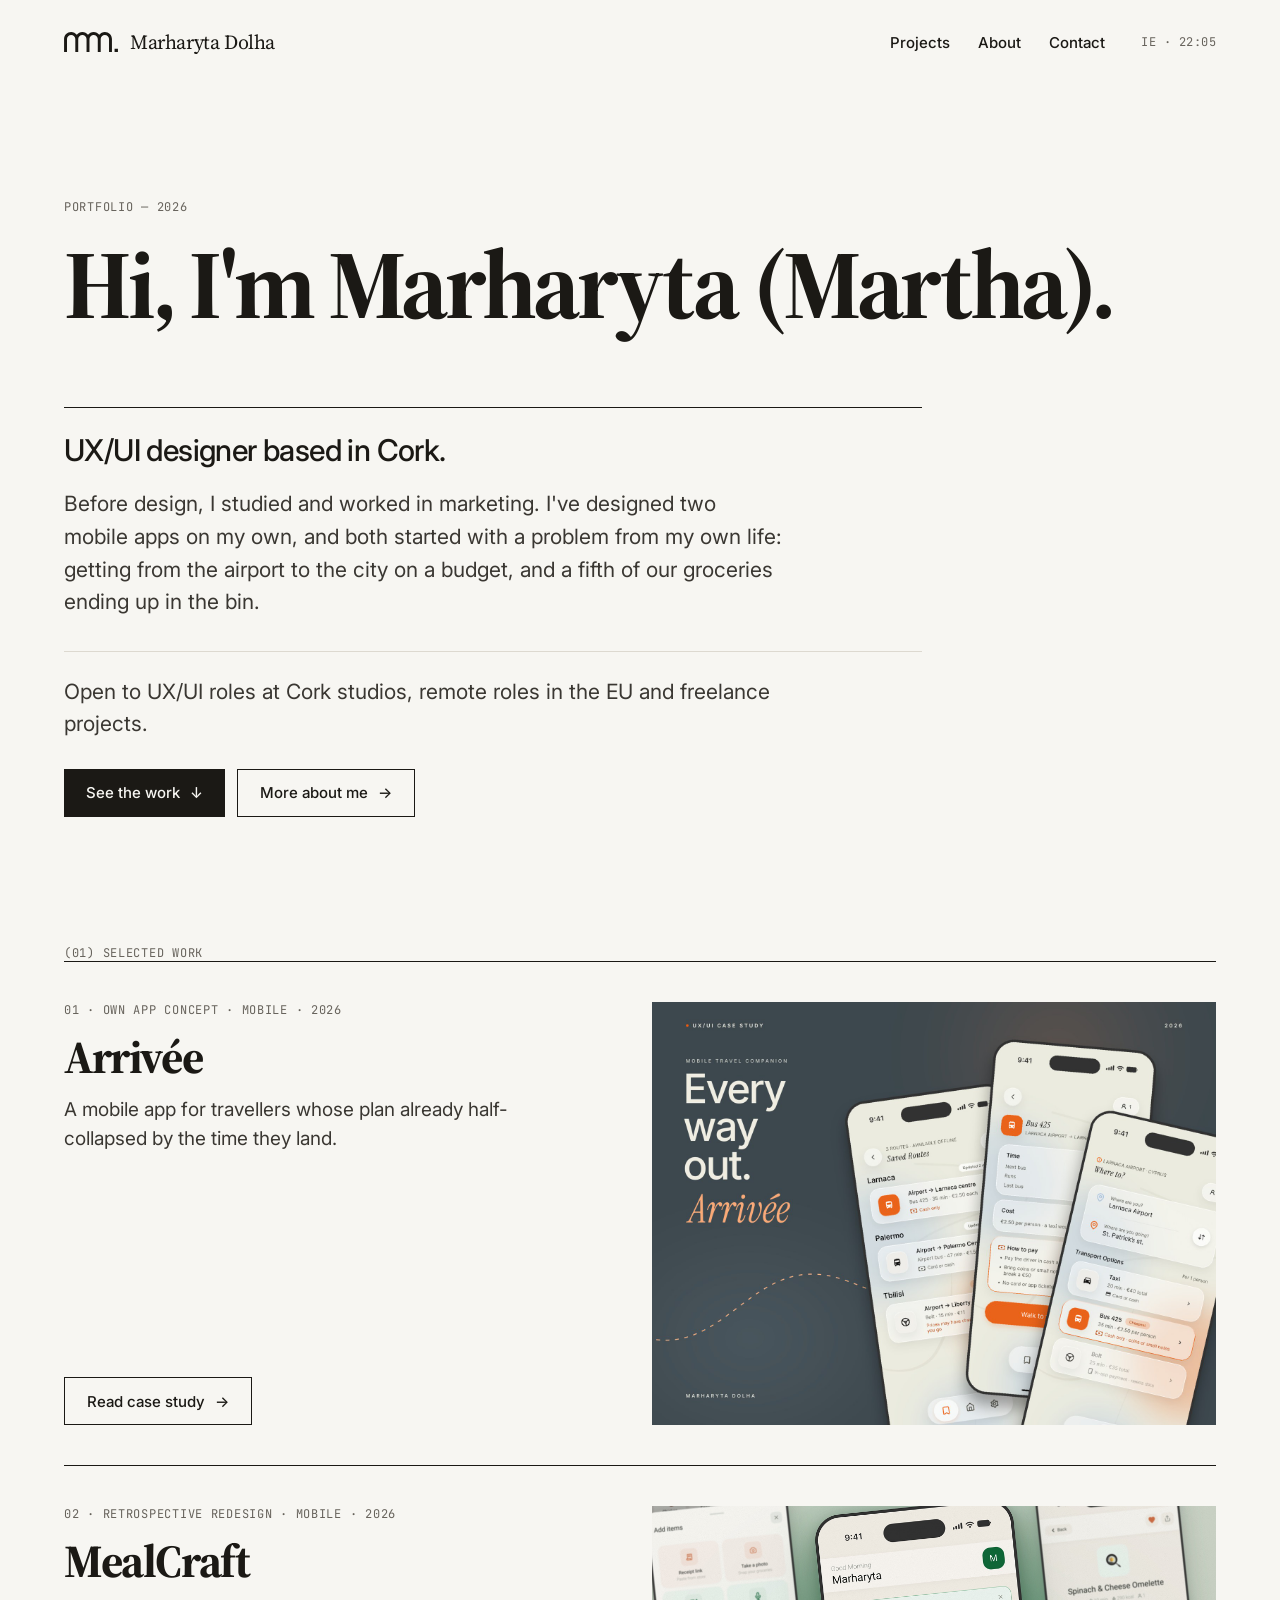
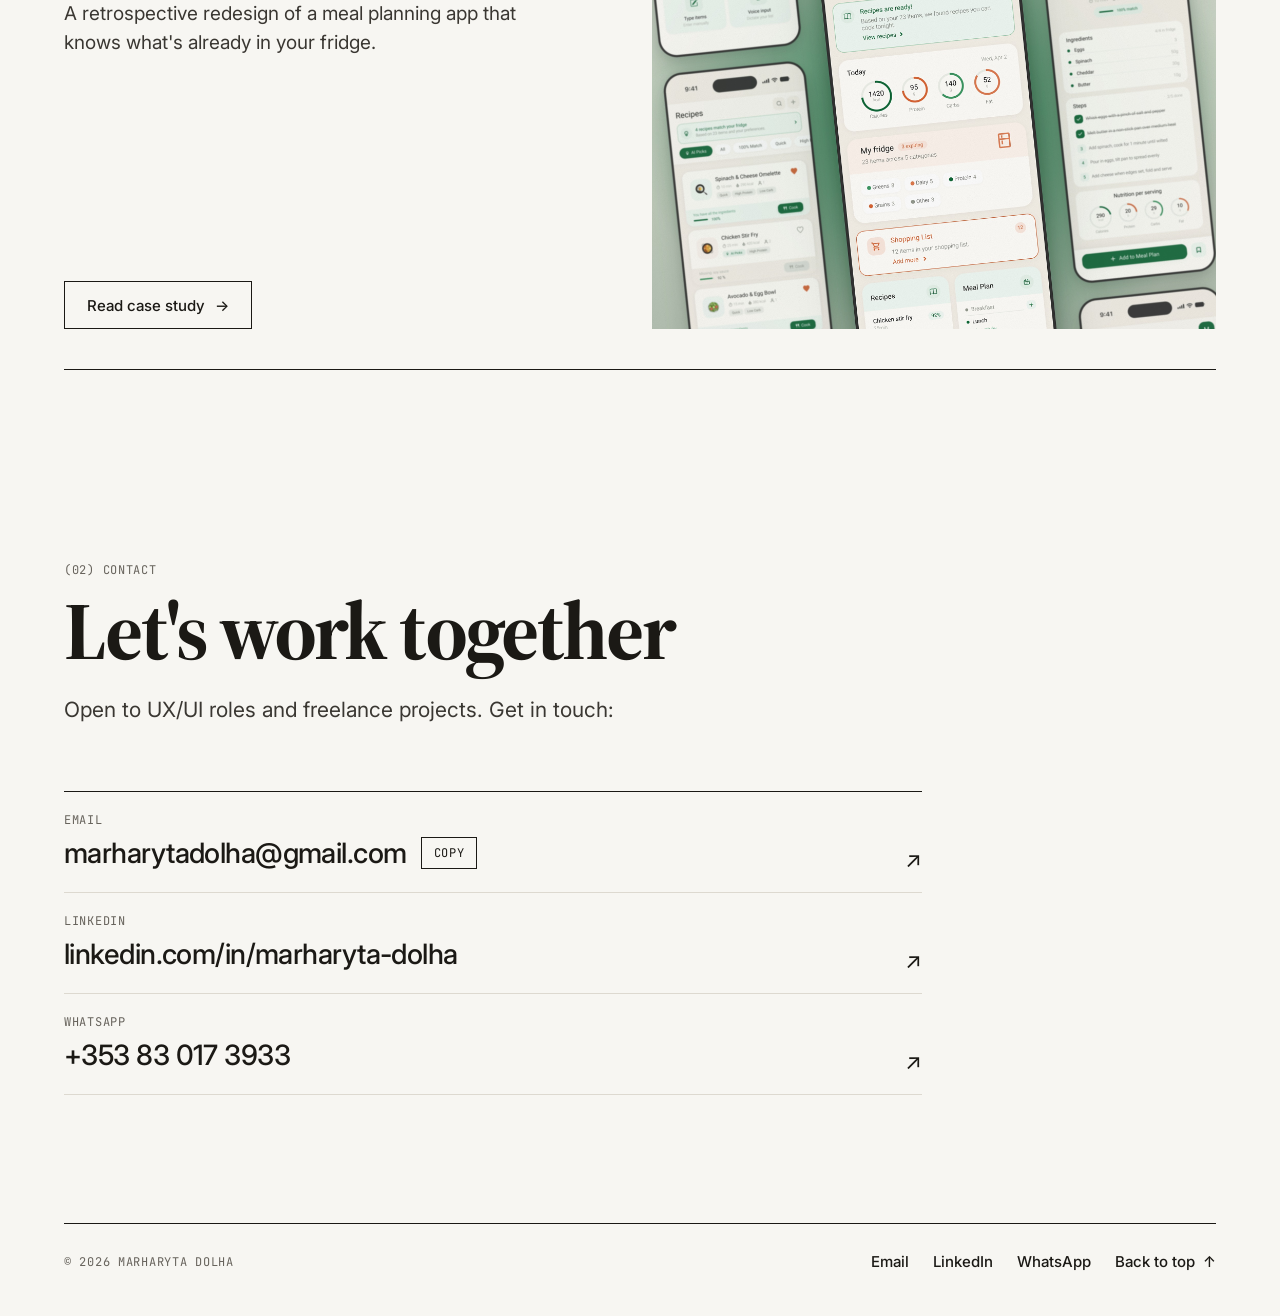
==== index.html @ 33f103bd "Remove contact form; smooth MealCraft carousel and tabs; Paper backdrop on After videos - Home: remo" ====
<!doctype html>
<html lang="en">
<head>
<meta charset="utf-8">
<meta name="viewport" content="width=device-width, initial-scale=1">
<title>Marharyta Dolha — UX/UI designer in Cork</title>
<meta name="description" content="Marharyta (Martha) Dolha, UX/UI designer based in Cork. Case studies: Arrivée and MealCraft.">
<meta property="og:title" content="Marharyta Dolha — UX/UI designer in Cork">
<meta property="og:description" content="Marharyta (Martha) Dolha, UX/UI designer based in Cork. Case studies: Arrivée and MealCraft.">
<meta property="og:type" content="website">
<meta property="og:url" content="https://marthamakes.com/">
<meta property="og:image" content="https://marthamakes.com/assets/og/home.png">
<meta property="og:image:width" content="1200">
<meta property="og:image:height" content="630">
<meta name="twitter:card" content="summary_large_image">
<link rel="canonical" href="https://marthamakes.com/">
<link rel="icon" href="/favicon.ico" sizes="any">
<link rel="icon" href="/favicon.svg" type="image/svg+xml">
<link rel="apple-touch-icon" href="/apple-touch-icon.png">
<link rel="manifest" href="/site.webmanifest">
<meta name="theme-color" content="#F7F6F2">
<link rel="preconnect" href="https://fonts.googleapis.com">
<link rel="preconnect" href="https://fonts.gstatic.com" crossorigin>
<link href="https://fonts.googleapis.com/css2?family=Inter:opsz,wght@14..32,400..700&amp;family=JetBrains+Mono:wght@400;500&amp;family=Source+Serif+4:ital,opsz,wght@0,8..60,400..800;1,8..60,400..800&amp;display=swap" rel="stylesheet">
<link rel="stylesheet" href="css/site.css">
<script>document.documentElement.classList.add('js');</script>
<style>
body{margin:0; background-color: #F7F6F2; }
</style>
</head>
<body>
<a class="skip-link" href="#main">Skip to content</a>
<div id="top" style="font-family: Inter, system-ui, -apple-system, 'Segoe UI', sans-serif; font-optical-sizing: auto; color: #1B1915; -webkit-font-smoothing: antialiased; background-color: #F7F6F2">
<div style="max-width: 1280px; margin: 0 auto; padding: 0 clamp(20px, 5vw, 64px); box-sizing: border-box;">

<header class="site-header" style="display: flex; flex-wrap: wrap; align-items: center; justify-content: space-between; gap: 4px 32px; padding: 20px 0;">
<a class="site-logo" href="#top" style="display: inline-flex; align-items: center; min-height: 44px; font-family: 'Source Serif 4', Georgia, serif; font-size: 20px; font-weight: 400; letter-spacing: -0.02em; color: #1B1915; text-decoration: none"><svg viewBox="-26 -26 958.6 356" width="54" height="20" aria-hidden="true" focusable="false"><path fill="currentColor" d="M-26 100C-26 30.41 30.41 -26 100 -26C140.74 -26 176.97 -6.66 200 23.33C223.03 -6.66 259.26 -26 300 -26C340.74 -26 376.97 -6.66 400 23.33C423.03 -6.66 459.26 -26 500 -26C540.74 -26 576.97 -6.66 600 23.33C623.03 -6.66 659.26 -26 700 -26C769.59 -26 826 30.41 826 100V330H774V100C774 59.13 740.87 26 700 26C659.13 26 626 59.13 626 100V330H574V100C574 59.13 540.87 26 500 26C459.13 26 426 59.13 426 100V330H374V100C374 59.13 340.87 26 300 26C259.13 26 226 59.13 226 100V330H174V100C174 59.13 140.87 26 100 26C59.13 26 26 59.13 26 100V330H-26ZM872.8 270.2H932.6V330H872.8Z"/></svg><span>Marharyta Dolha</span></a>
<div style="display: flex; flex-wrap: wrap; align-items: center; gap: 0 36px;">
<nav class="site-nav" aria-label="Main" style="display: flex; flex-wrap: wrap; gap: 0 28px; font-size: 15px; font-weight: 500;">
<a class="tlink" href="#projects" style="display: inline-flex; align-items: center; min-height: 44px; color: #1B1915; text-decoration: none;">Projects</a>
<a class="tlink" href="index.html#about" style="display: inline-flex; align-items: center; min-height: 44px; color: #1B1915; text-decoration: none;">About</a>
<a class="tlink" href="#contact" style="display: inline-flex; align-items: center; min-height: 44px; color: #1B1915; text-decoration: none;">Contact</a>
</nav>
<p class="clock" style="margin: 0; font-family: 'JetBrains Mono', ui-monospace, monospace; font-size: 12px; letter-spacing: 0.04em; color: #67635C; font-variant-numeric: tabular-nums;">IE · <span data-cork-time></span></p>
</div>
</header>

<main id="main" tabindex="-1">

<section id="about-me" class="intro" data-intro aria-labelledby="intro-title" style="display: flex; flex-direction: column; padding: clamp(64px, 9vw, 128px) 0 clamp(80px, 10vw, 136px);">
<div class="intro-viewport">
<div class="intro-track">
<div class="intro-panel" id="intro-main">
<p style="margin: 0 0 24px; font-family: 'JetBrains Mono', ui-monospace, monospace; font-size: 12px; letter-spacing: 0.06em; text-transform: uppercase; color: #67635C;">Portfolio — 2026</p>
<h1 id="intro-title" style="margin: 0; font-family: 'Source Serif 4', Georgia, serif; font-weight: 700; font-size: clamp(56px, 7.6vw, 108px); line-height: 0.94; letter-spacing: -0.035em;">Hi, I'm Marharyta (Martha).</h1>
<div style="display: grid; grid-template-columns: repeat(12, minmax(0, 1fr)); column-gap: 24px; margin-top: clamp(48px, 6vw, 80px);">
<div style="grid-column: 1 / span 9; display: flex; flex-direction: column; gap: 20px; padding: 24px 0 32px; border-top: 1px solid #1B1915;">
<p style="margin: 0; font-size: clamp(24px, 2.4vw, 30px); line-height: 1.2; font-weight: 500; letter-spacing: -0.02em;">UX/UI designer based in Cork.</p>
<p style="margin: 0; max-width: 720px; font-size: 21px; line-height: 1.55; color: #3A3732;">Before design, I studied and worked in marketing. I've designed two mobile apps on my own, and both started with a problem from my own life: getting from the airport to the city on a budget, and a fifth of our groceries ending up in the bin.</p>
</div>
<div style="grid-column: 1 / span 9; display: flex; flex-direction: column; gap: 28px; padding: 24px 0 0; border-top: 1px solid #DDD9D0;">
<p style="margin: 0; max-width: 720px; font-size: 21px; line-height: 1.55; color: #3A3732;">Open to UX/UI roles at Cork studios, remote roles in the EU and freelance projects.</p>
<div style="display: flex; flex-wrap: wrap; gap: 12px;">
<a class="btn btn--fill" href="#projects">See the work <span class="arr arr--d" aria-hidden="true">↓</span></a>
<a class="btn btn--outline" href="#about" data-about-open aria-controls="about" aria-expanded="false">More about me <span class="arr arr--r" aria-hidden="true">→</span></a>
</div>
</div>
</div>
</div>

<div class="intro-panel about" id="about" role="region" aria-labelledby="about-title">
<button type="button" class="back-btn" data-about-close><span class="arr arr--l" aria-hidden="true">←</span> Back</button>
<div class="about-grid">
<div class="about-text">
<h2 id="about-title" tabindex="-1" style="margin: 0; font-size: clamp(24px, 2.4vw, 30px); line-height: 1.2; font-weight: 500; letter-spacing: -0.02em;">Hi, I'm Martha.</h2>
<p>My way into design wasn't a straight line. I started in marketing: a degree in Ukraine, then a job as a marketing specialist. Somewhere along the way I realised I was more curious about how things work for people than how they're sold, so I switched to UX/UI.</p>
<p>I learned the craft through Google's UX design courses, from the very first research and wireframes to testing ideas early and building high-fidelity prototypes in Figma. Then I went straight into practice. Both of my apps started with something from my own life. You'll find more about that in the <a class="inline-link" href="#projects" data-about-goto>case studies</a>.</p>
<p>Outside of design, I'm very much into sport: I've been a CrossFit lover for almost three years now. In my free time I really enjoy reading. My favourite books are <em>Arch of Triumph</em> by Erich Maria Remarque, <em>Stoner</em> by John Williams and <em>The Secret History</em> by Donna Tartt. If you've read any of them, I'd love to hear what you thought.</p>
<p>Travel has also been a big part of my life for the past four years, and I've visited 15 countries so far. I like to explore, ask questions, get to know people and get better at what I love.</p>
<p class="about-cta"><a class="btn btn--outline" href="#contact" data-about-goto>Should we talk? <span class="arr arr--r" aria-hidden="true">→</span></a></p>
</div>
<div class="about-media">
<video class="about-video" poster="assets/about-martha-poster-landscape.jpg" width="1920" height="1080" preload="metadata" autoplay muted loop playsinline aria-label="Short video of Martha on a windy mountain top above the clouds"><source src="assets/about-martha-1920.mp4" type="video/mp4" media="(min-width: 761px)"><source src="assets/about-martha-1280.mp4" type="video/mp4"></video>
</div>
</div>
</div>
</div>
</div>
</section>

<section id="projects" tabindex="-1" aria-labelledby="projects-label" style="padding: 0 0 clamp(64px, 9vw, 120px);">
<p id="projects-label" style="margin: 0; font-family: 'JetBrains Mono', ui-monospace, monospace; font-size: 12px; letter-spacing: 0.06em; text-transform: uppercase; color: #67635C;">(01) Selected work</p>

<div style="display: flex; flex-direction: column; border-bottom: 1px solid #1B1915;">

<a class="project-row" href="arrivee.html" style="display: grid; grid-template-columns: repeat(12, minmax(0, 1fr)); column-gap: 24px; row-gap: 24px; align-items: stretch; padding: 40px 0; border-top: 1px solid #1B1915; color: #1B1915; text-decoration: none;">
<div style="grid-column: span 5; display: flex; flex-direction: column; gap: 16px;">
<p style="margin: 0; font-family: 'JetBrains Mono', ui-monospace, monospace; font-size: 12px; letter-spacing: 0.06em; text-transform: uppercase; color: #67635C;">01 · Own app concept · Mobile · 2026</p>
<h3 style="margin: 0; font-family: 'Source Serif 4', Georgia, serif; font-weight: 700; font-size: clamp(36px, 3.6vw, 52px); line-height: 1; letter-spacing: -0.03em;">Arrivée</h3>
<p style="margin: 0; font-size: 19px; line-height: 1.5; color: #3A3732;">A mobile app for travellers whose plan already half-collapsed by the time they land.</p>
<span class="btn btn--outline" style="margin-top: auto; align-self: flex-start;">Read case study <span class="arr arr--r" aria-hidden="true">→</span></span>
</div>
<div class="cover" style="grid-column: 7 / span 6; align-self: start;"><img width="1600" height="1200" loading="lazy" decoding="async" src="assets/arrivee-cover.jpg" alt="Arrivée cover: three app screens next to the line Every way out" style="display: block; width: 100%; aspect-ratio: 4 / 3; object-fit: cover; background: #2F3A44;"></div>
</a>

<a class="project-row" href="mealcraft.html" style="display: grid; grid-template-columns: repeat(12, minmax(0, 1fr)); column-gap: 24px; row-gap: 24px; align-items: stretch; padding: 40px 0; border-top: 1px solid #1B1915; color: #1B1915; text-decoration: none;">
<div style="grid-column: span 5; display: flex; flex-direction: column; gap: 16px;">
<p style="margin: 0; font-family: 'JetBrains Mono', ui-monospace, monospace; font-size: 12px; letter-spacing: 0.06em; text-transform: uppercase; color: #67635C;">02 · Retrospective redesign · Mobile · 2026</p>
<h3 style="margin: 0; font-family: 'Source Serif 4', Georgia, serif; font-weight: 700; font-size: clamp(36px, 3.6vw, 52px); line-height: 1; letter-spacing: -0.03em;">MealCraft</h3>
<p style="margin: 0; font-size: 19px; line-height: 1.5; color: #3A3732;">A retrospective redesign of a meal planning app that knows what's already in your fridge.</p>
<span class="btn btn--outline" style="margin-top: auto; align-self: flex-start;">Read case study <span class="arr arr--r" aria-hidden="true">→</span></span>
</div>
<div class="cover" style="grid-column: 7 / span 6; align-self: start;"><img width="2400" height="1650" loading="lazy" decoding="async" src="assets/mealcraft-cover.jpg" alt="MealCraft: three redesigned app screens on a green background" style="display: block; width: 100%; aspect-ratio: 4 / 3; object-fit: cover; background: #9DB8A2;"></div>
</a>

</div>
</section>

<section id="contact" tabindex="-1" aria-labelledby="contact-title" style="padding: clamp(48px, 6vw, 80px) 0 clamp(80px, 10vw, 136px);">
<p style="margin: 0; font-family: 'JetBrains Mono', ui-monospace, monospace; font-size: 12px; letter-spacing: 0.06em; text-transform: uppercase; color: #67635C;">(02) Contact</p>
<h2 id="contact-title" style="margin: 14px 0 0; font-family: 'Source Serif 4', Georgia, serif; font-weight: 700; font-size: clamp(48px, 6.4vw, 92px); line-height: 0.95; letter-spacing: -0.035em;">Let's work together</h2>
<p style="margin: 24px 0 0; max-width: 720px; font-size: 21px; line-height: 1.55; color: #3A3732;">Open to UX/UI roles and freelance projects. Get in touch:</p>
<div class="contact-grid" style="display: grid; grid-template-columns: repeat(12, minmax(0, 1fr)); column-gap: 24px; margin-top: clamp(40px, 5vw, 64px);">
<div class="contact-list" style="grid-column: 1 / span 9; display: flex; flex-direction: column; border-bottom: 1px solid #DDD9D0;">
<div class="contact-row" style="display: flex; align-items: flex-end; justify-content: space-between; gap: 24px; padding: 20px 0 22px; border-top: 1px solid #1B1915; color: #1B1915;">
<span style="display: flex; flex-direction: column; gap: 8px; min-width: 0;">
<span style="font-family: 'JetBrains Mono', ui-monospace, monospace; font-size: 12px; letter-spacing: 0.06em; text-transform: uppercase; color: #67635C;">Email</span>
<span class="contact-line">
<a class="contact-value stretched" href="mailto:marharytadolha@gmail.com" style="font-size: clamp(22px, 2.2vw, 28px); font-weight: 500; letter-spacing: -0.02em; overflow-wrap: anywhere; color: #1B1915; text-decoration: none;">marharytadolha@gmail.com</a>
<button type="button" class="copy-btn" data-copy="marharytadolha@gmail.com" aria-label="Copy email address"><span data-copy-label>Copy</span></button>
<span class="sr-only" aria-live="polite" data-copy-status></span>
</span>
</span>
<span class="arr arr--ne" aria-hidden="true" style="font-size: 22px; line-height: 1;">↗</span>
</div>
<a class="contact-row" target="_blank" rel="noopener noreferrer" href="https://www.linkedin.com/in/marharyta-dolha/" style="display: flex; align-items: flex-end; justify-content: space-between; gap: 24px; padding: 20px 0 22px; border-top: 1px solid #DDD9D0; color: #1B1915; text-decoration: none;">
<span style="display: flex; flex-direction: column; gap: 8px; min-width: 0;">
<span style="font-family: 'JetBrains Mono', ui-monospace, monospace; font-size: 12px; letter-spacing: 0.06em; text-transform: uppercase; color: #67635C;">LinkedIn</span>
<span class="contact-value" style="font-size: clamp(22px, 2.2vw, 28px); font-weight: 500; letter-spacing: -0.02em; overflow-wrap: anywhere;">linkedin.com/in/marharyta-dolha</span>
</span>
<span class="arr arr--ne" aria-hidden="true" style="font-size: 22px; line-height: 1;">↗</span>
</a>
<a class="contact-row" target="_blank" rel="noopener noreferrer" href="https://wa.me/353830173933" style="display: flex; align-items: flex-end; justify-content: space-between; gap: 24px; padding: 20px 0 22px; border-top: 1px solid #DDD9D0; color: #1B1915; text-decoration: none;">
<span style="display: flex; flex-direction: column; gap: 8px; min-width: 0;">
<span style="font-family: 'JetBrains Mono', ui-monospace, monospace; font-size: 12px; letter-spacing: 0.06em; text-transform: uppercase; color: #67635C;">WhatsApp</span>
<span class="contact-value" style="font-size: clamp(22px, 2.2vw, 28px); font-weight: 500; letter-spacing: -0.02em;">+353 83 017 3933</span>
</span>
<span class="arr arr--ne" aria-hidden="true" style="font-size: 22px; line-height: 1;">↗</span>
</a>
</div>
</div>
</section>

</main>

<footer class="site-footer" style="display: flex; flex-wrap: wrap; align-items: center; justify-content: space-between; gap: 4px 24px; padding: 16px 0 32px; border-top: 1px solid #1B1915;">
<p style="margin: 0; font-family: 'JetBrains Mono', ui-monospace, monospace; font-size: 12px; letter-spacing: 0.06em; text-transform: uppercase; color: #67635C;">© 2026 Marharyta Dolha</p>
<div style="display: flex; flex-wrap: wrap; gap: 0 24px; font-size: 15px; font-weight: 500;">
<a class="tlink" href="mailto:marharytadolha@gmail.com" style="display: inline-flex; align-items: center; min-height: 44px; color: #1B1915; text-decoration: none;">Email</a>
<a target="_blank" rel="noopener noreferrer" class="tlink" href="https://www.linkedin.com/in/marharyta-dolha/" style="display: inline-flex; align-items: center; min-height: 44px; color: #1B1915; text-decoration: none;">LinkedIn</a>
<a target="_blank" rel="noopener noreferrer" class="tlink" href="https://wa.me/353830173933" style="display: inline-flex; align-items: center; min-height: 44px; color: #1B1915; text-decoration: none;">WhatsApp</a>
<a class="tlink" href="#top" style="display: inline-flex; align-items: center; gap: 8px; min-height: 44px; color: #1B1915; text-decoration: none;">Back to top <span class="arr arr--u" aria-hidden="true">↑</span></a>
</div>
</footer>

</div>
</div>
<script src="js/site.js" defer></script>
</body>
</html>
---- css/site.css ----
/* Marharyta Dolha — shared styles
   Most of the look still lives in inline styles (exported from the design canvas).
   This file adds what inline styles can't do: hover/focus/pressed states, motion,
   the About panel and the phone/tablet layout.
   Inline styles beat stylesheet rules, so responsive overrides use !important.

   Breakpoints: ≤1100px small laptop/tablet, ≤760px phone, ≤420px small phone. */

:root {
  --paper: #F7F6F2;
  --ink: #1B1915;
  --body: #3A3732;
  --label: #67635C;
  --label-2: #6F6F66;
  --line: #DDD9D0;
  --line-2: #E6E3DC;
  --card: #FCFCFB;
  --warn: #B84A15; /* the darker ginger used for Arrivée quotes: 5:1 on white */
  --pad: clamp(20px, 5vw, 64px);
  --mono: 'JetBrains Mono', ui-monospace, monospace;
}

[hidden] { display: none !important; }
html, body { background: #F7F6F2; } /* Paper: no white edge when scrolling past the page */
img, video { max-width: 100%; }
/* width/height attributes are only there to reserve space while loading */
img { height: auto; }

/* ---------------------------------------------------------------------------
   Keyboard focus, skip link
   --------------------------------------------------------------------------- */
:focus-visible { outline: 2px solid var(--ink); outline-offset: 3px; }
[tabindex="-1"]:focus { outline: none; }

.skip-link {
  position: absolute; left: 16px; top: -200px; z-index: 100;
  padding: 14px 20px; background: var(--ink); color: #F7F6F2;
  font: 500 15px/1 Inter, system-ui, sans-serif; text-decoration: none;
}
.skip-link:focus { top: 16px; }
.skip-link:focus-visible { outline: 2px solid #F7F6F2; outline-offset: -6px; }

.sr-only {
  position: absolute; width: 1px; height: 1px; padding: 0; margin: -1px;
  overflow: hidden; clip: rect(0 0 0 0); white-space: nowrap; border: 0;
}

/* ---------------------------------------------------------------------------
   Header logo: "mm." (inline SVG, takes the link colour) + the name
   --------------------------------------------------------------------------- */
.site-logo { gap: 12px; }
.site-logo svg { display: block; flex-shrink: 0; height: 20px; width: auto; }

/* ---------------------------------------------------------------------------
   Buttons
   --------------------------------------------------------------------------- */
.btn {
  display: inline-flex; align-items: center; gap: 10px;
  min-height: 48px; padding: 0 22px; box-sizing: border-box;
  border: 1px solid var(--ink); border-radius: 0;
  font-family: inherit; font-size: 15px; font-weight: 500; line-height: normal;
  text-decoration: none; cursor: pointer;
  transition: background-color .2s ease, color .2s ease, border-color .2s ease, transform .12s ease;
}
/* filled: transparent border by default (padding 21px keeps the old width) */
.btn--fill { padding: 0 21px; background: var(--ink); color: #F7F6F2; border-color: transparent; }
.btn--fill:hover { background: #F7F6F2; color: var(--ink); border-color: var(--ink); }
.btn--fill:disabled { cursor: progress; background: var(--ink); color: #F7F6F2; border-color: transparent; opacity: .75; }

.btn--outline { background: transparent; color: var(--ink); }
.btn--outline:hover,
.project-row:hover .btn--outline,
.next-link:hover .btn--outline { background: var(--ink); color: #F7F6F2; }

/* round arrow buttons in the carousels */
.icon-btn {
  display: flex; align-items: center; justify-content: center;
  width: 44px; height: 44px; padding: 0;
  border: 1px solid var(--ink); border-radius: 50%;
  background: var(--card); color: var(--ink); cursor: pointer;
  transition: background-color .2s ease, color .2s ease, opacity .2s ease, transform .12s ease;
}
.icon-btn svg { transition: transform .2s ease; }
.icon-btn:not([aria-disabled="true"]):hover { background: var(--ink); color: #F7F6F2; }
.icon-btn--prev:not([aria-disabled="true"]):hover svg { transform: translateX(-3px); }
.icon-btn--next:not([aria-disabled="true"]):hover svg { transform: translateX(3px); }
.icon-btn[aria-disabled="true"] { cursor: default; }

/* MealCraft tabs */
.tab { border-bottom: 2px solid transparent !important; color: var(--label) !important; transition: color .2s ease, border-color .2s ease, transform .12s ease; }
.tab:hover, .tab[aria-selected="true"] { color: var(--ink) !important; }
.tab[aria-selected="true"] { border-bottom-color: var(--ink) !important; }

/* MealCraft tab panels: old screens fade out, new ones fade up while the box
   eases to their height (classes set by js/site.js) */
.tabpanels { display: flow-root; box-sizing: content-box; }
.tabpanels.is-switching {
  overflow: hidden; transition: height .4s cubic-bezier(.22, .61, .36, 1);
  padding: 0 20px 48px; margin: 0 -20px -48px; /* room for the screens' soft shadows */
}
[data-panel] { transition: opacity .4s ease, transform .45s cubic-bezier(.22, .61, .36, 1); }
[data-panel].is-leaving { opacity: 0; transition-duration: .18s; }
[data-panel].is-entering { opacity: 0; transform: translateY(14px); transition: none; }

/* MealCraft competitor carousels: screens side by side in a snapping strip,
   one in view; swipe, trackpad, arrows and ←/→ all glide between them */
.comp-strip {
  display: flex; gap: 16px;
  overflow-x: auto; overflow-y: hidden;
  scroll-snap-type: x mandatory; overscroll-behavior-x: contain;
  scrollbar-width: none; -webkit-overflow-scrolling: touch;
}
.comp-strip::-webkit-scrollbar { display: none; }
.comp-strip > * { flex: 0 0 100%; min-width: 0; scroll-snap-align: start; scroll-snap-stop: always; }
.fade-in { animation: fade-in .35s ease both; }
@keyframes fade-in { from { opacity: 0; transform: translateY(4px); } to { opacity: 1; transform: none; } }

/* pressed */
.btn:active, .icon-btn:not([aria-disabled="true"]):active, .tab:active,
.copy-btn:active, .back-btn:active { transform: scale(.97); }

/* arrows nudge in their direction */
.arr { display: inline-block; transition: transform .2s ease; }
.btn:hover .arr--r, .project-row:hover .arr--r, .next-link:hover .arr--r { transform: translateX(3px); }
.btn:hover .arr--d { transform: translateY(3px); }
.tlink:hover .arr--u { transform: translateY(-3px); }
.back-btn:hover .arr--l { transform: translateX(-3px); }
.contact-row:hover .arr--ne { transform: translate(2px, -2px); }

/* ---------------------------------------------------------------------------
   Text links: underline grows from the left
   --------------------------------------------------------------------------- */
.tlink, .contact-value, .inline-link {
  background-image: linear-gradient(currentColor, currentColor);
  background-repeat: no-repeat;
  background-size: 0 1px;
  transition: background-size .3s ease;
}
.tlink { background-position: 0 calc(50% + .72em); }
.tlink:hover { background-size: 100% 1px; }

.contact-value { align-self: flex-start; background-position: 0 100%; }
.contact-row:hover .contact-value { background-size: 100% 1px; }

/* the link inside the About text is always underlined */
.inline-link { color: var(--ink); text-decoration: underline; text-decoration-thickness: 1px; text-underline-offset: 3px; background: none; }
.inline-link:hover { text-decoration-thickness: 2px; }

/* the email row: whole row is clickable, the Copy button sits on top */
.contact-row { position: relative; }
.stretched::after { content: ""; position: absolute; inset: 0; }
.contact-line { display: flex; flex-wrap: wrap; align-items: center; gap: 8px 14px; }
.copy-btn {
  position: relative; z-index: 1;
  display: inline-flex; align-items: center; min-height: 32px; padding: 0 12px;
  border: 1px solid var(--ink); border-radius: 0; background: transparent; color: var(--ink);
  font-family: var(--mono); font-size: 12px; letter-spacing: .06em; text-transform: uppercase;
  cursor: pointer; transition: background-color .2s ease, color .2s ease, transform .12s ease;
}
.copy-btn::before { content: ""; position: absolute; inset: -6px -4px; } /* 44px tap area */
.copy-btn:hover { background: var(--ink); color: #F7F6F2; }

/* ---------------------------------------------------------------------------
   Home: project rows
   --------------------------------------------------------------------------- */
.cover { overflow: hidden; }
.cover img { transition: transform .4s ease; }
.project-row:hover .cover img { transform: scale(1.03); }

/* ---------------------------------------------------------------------------
   Home: intro + "More about me" panel
   Without JS the About panel simply sits under the intro.
   --------------------------------------------------------------------------- */
.intro-viewport { overflow: hidden; overflow: clip; }
.intro-panel { min-width: 0; box-sizing: border-box; }
.about { padding-top: clamp(48px, 6vw, 80px); }
.js .intro-track { display: flex; align-items: flex-start; gap: var(--pad); transition: transform .5s cubic-bezier(.22, .61, .36, 1); }
.js .intro-viewport { transition: height .5s cubic-bezier(.22, .61, .36, 1); }
.js .intro-panel { flex: 0 0 100%; }
.js .about { padding-top: 0; }
.js .intro-track.is-open { transform: translateX(calc(-100% - var(--pad))); }
.intro.no-anim .intro-track, .intro.no-anim .intro-viewport { transition: none; }
html:not(.js) .back-btn { display: none; }

.back-btn {
  display: inline-flex; align-items: center; gap: 8px; min-height: 44px; padding: 0;
  border: 0; background: none; color: var(--ink); cursor: pointer;
  font-family: var(--mono); font-size: 12px; letter-spacing: .06em; text-transform: uppercase;
  transition: transform .12s ease;
}
/* horizontal video on top, text below at exactly the video's width
   (9 of 12 columns, the same width as the intro blocks) */
.about-grid {
  display: flex; flex-direction: column; gap: 32px;
  width: calc((100% - 11 * 24px) * 9 / 12 + 8 * 24px); max-width: 100%;
  margin-top: 24px; padding-top: 24px; border-top: 1px solid var(--ink);
}
.about-media { order: -1; width: 100%; }
.about-text { display: flex; flex-direction: column; gap: 20px; }
.about-text p { margin: 0; font-size: 21px; line-height: 1.55; color: var(--body); }
.about-text .about-cta { margin-top: 12px; }
.about-video { display: block; width: 100%; height: auto; aspect-ratio: 16 / 9; background: #E9E7DF; }

/* ---------------------------------------------------------------------------
   Home: contact list
   --------------------------------------------------------------------------- */
.contact-list { align-self: start; }

/* ---------------------------------------------------------------------------
   Motion: reveal on scroll, smooth scrolling, page cross-fade
   (.reveal is only ever added by JS, so content shows without it)
   --------------------------------------------------------------------------- */
.reveal { opacity: 0; transform: translateY(12px); transition: opacity .5s ease, transform .5s ease; }
.reveal.is-in { opacity: 1; transform: none; }

@media (prefers-reduced-motion: no-preference) {
  html { scroll-behavior: smooth; }
  @view-transition { navigation: auto; }
  ::view-transition-old(root), ::view-transition-new(root) { animation-duration: .25s; }
}

@media (prefers-reduced-motion: reduce) {
  *, *::before, *::after { transition: none !important; animation: none !important; scroll-behavior: auto !important; }
  .reveal { opacity: 1; transform: none; }
  .arr, .icon-btn svg, .cover img, .btn:active, .icon-btn:active, .tab:active, .copy-btn:active, .back-btn:active { transform: none !important; }
}

/* ---------------------------------------------------------------------------
   Fixed widths from the export: never wider than the page
   --------------------------------------------------------------------------- */
[style*="width: 1150px"], [style*="width: 1061px"], [style*="width: 823px"] { max-width: calc(100vw - 2 * var(--pad)); }

/* ===========================================================================
   ≤1100px: small laptop / tablet
   =========================================================================== */
@media (max-width: 1100px) {
  [style*="width: 1150px"], [style*="width: 1061px"], [style*="width: 823px"],
  [style*="height: 83px"], [style*="height: 238px"], [style*="height: 638px"] { width: auto !important; height: auto !important; }
  .g-first > * { grid-column: 1 / -1 !important; }

  .g-summary, .g-4to2, .g-comp { grid-template-columns: repeat(2, minmax(0, 1fr)) !important; }
  .g-1col { grid-template-columns: minmax(0, 1fr) !important; }
  .g-hifi { grid-template-columns: repeat(2, minmax(0, 1fr)) !important; }

  /* persona and findings stack: number + headline, card, what I found, quotes */
  .g-persona, .finding { grid-template-columns: minmax(0, 1fr) !important; }
  .g-persona > *, .finding > * { grid-column: 1 / -1 !important; grid-row: auto !important; }
  .finding > [style*="padding-top: 22px"] { padding-top: 0 !important; }

}

/* ===========================================================================
   ≤760px: phone
   =========================================================================== */
@media (max-width: 760px) {
  /* every 12-column / multi-column grid becomes one column ... */
  #main [style*="grid-template-columns"] { grid-template-columns: minmax(0, 1fr) !important; }
  #main [style*="grid-column"] { grid-column: auto !important; grid-row: auto !important; }

  /* ... except these */
  #main [data-panel], #main .g-hifi, #main .g-beforeafter { grid-template-columns: repeat(2, minmax(0, 1fr)) !important; column-gap: 16px !important; }
  #main .g-hifi { row-gap: 40px !important; }
  .g-hifi img { margin-inline: auto; }

  /* header: name left, nav right */
  .site-header { flex-wrap: nowrap !important; gap: 12px !important; }
  .site-header > div { flex-wrap: nowrap !important; gap: 0 20px !important; }
  .site-nav { flex-wrap: nowrap !important; gap: 0 16px !important; }
  .site-header > a { flex-shrink: 0; }

  /* Home */
  .project-row .cover { order: -1; }
  .about-grid { width: 100%; gap: 28px; }

  /* MealCraft competitors: one phone at a time, max 300px, centred */
  .comp { width: 100%; max-width: 300px; margin-inline: auto; }

  /* MealCraft redesign tabs scroll sideways instead of wrapping */
  .tablist { flex-wrap: nowrap !important; overflow-x: auto; gap: 0 24px !important; scrollbar-width: none; -webkit-overflow-scrolling: touch; }
  .tablist::-webkit-scrollbar { display: none; }
  .tab { flex-shrink: 0; white-space: nowrap; }

  /* settings carousels */
  .mc-carousel { gap: 16px !important; }
  .mc-carousel > figure { flex-basis: 92% !important; }

  /* "after" phone prototypes */
  video[style*="min(100%, 340px)"] { width: min(100%, 280px) !important; }

  /* body copy stays ≥16px */
  .about-text p { font-size: 19px; }
}

/* ≤420px: no room for the clock */
@media (max-width: 420px) {
  .clock { display: none; }
  .site-header > a { flex-shrink: 1; min-width: 0; font-size: 18px !important; line-height: 1.1; }
  .site-nav { gap: 0 12px !important; font-size: 14px !important; }
  .site-nav a { min-width: 44px; justify-content: center; }
}
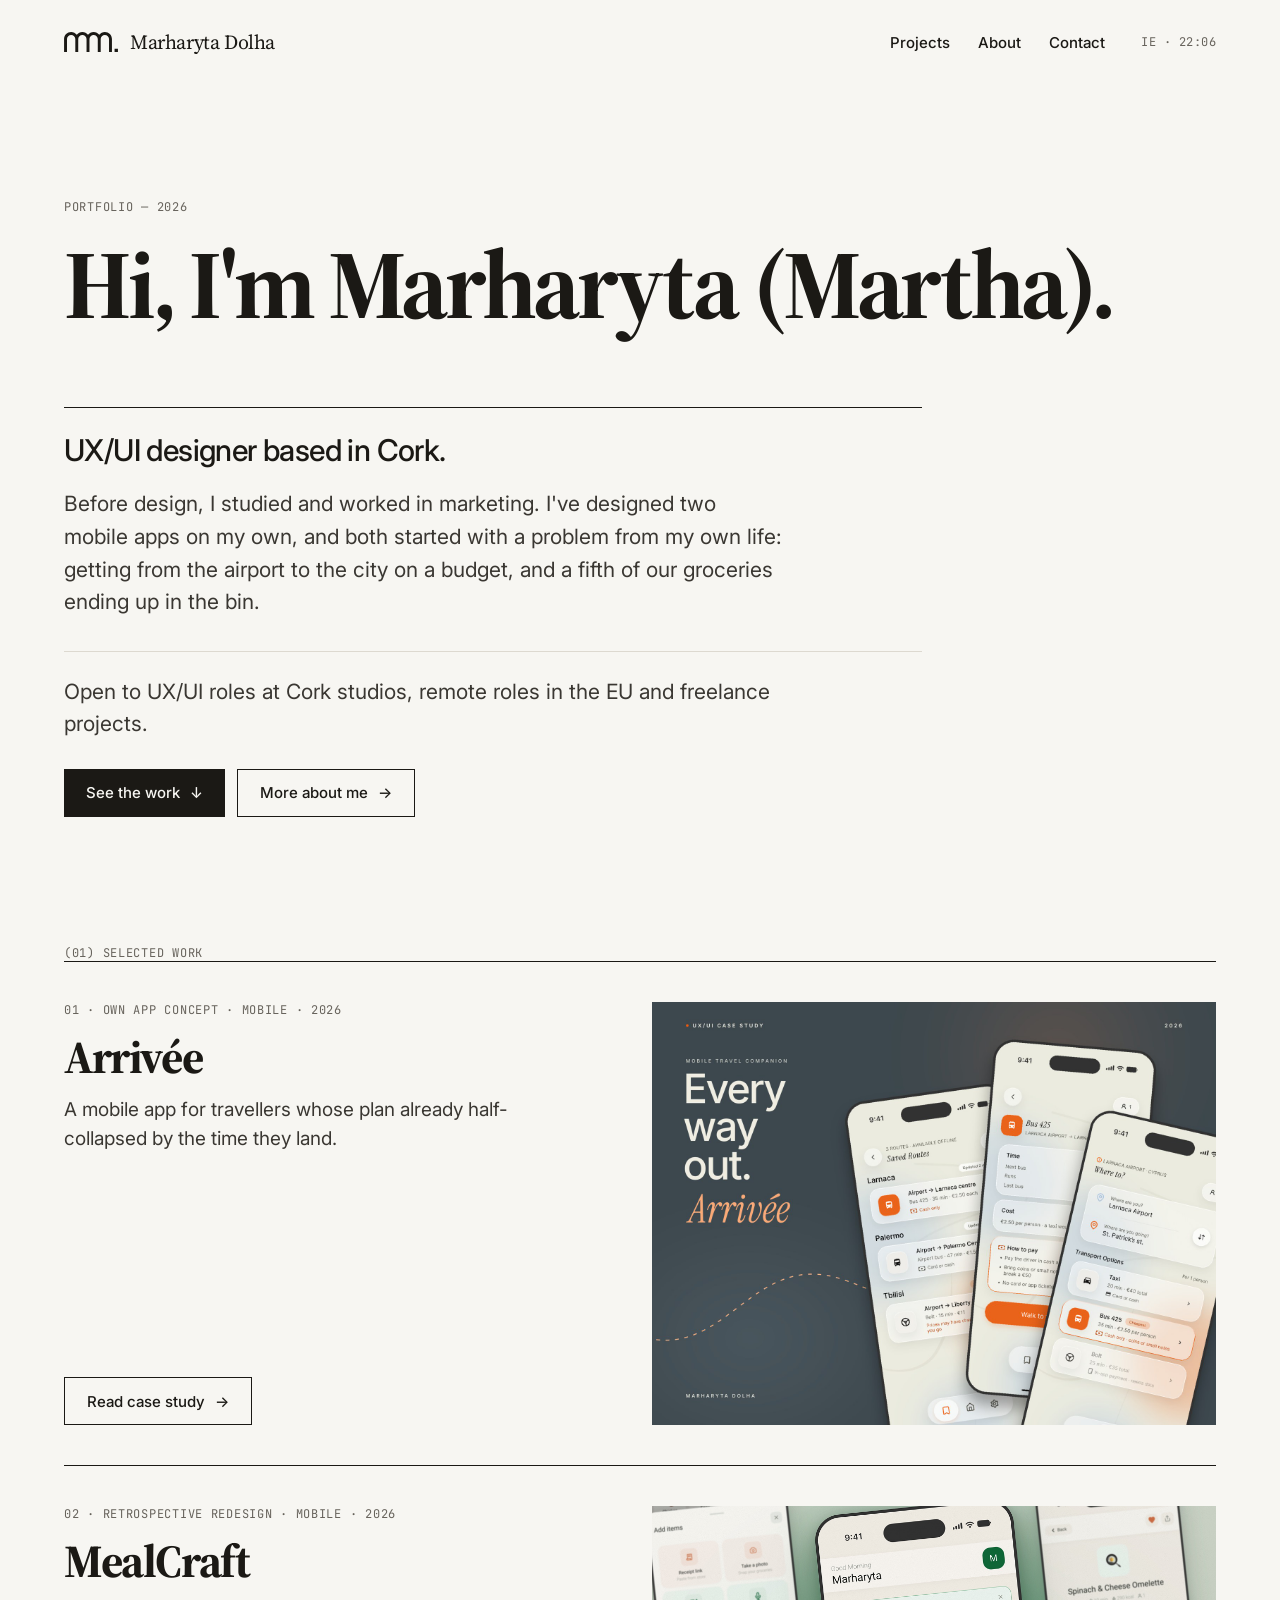
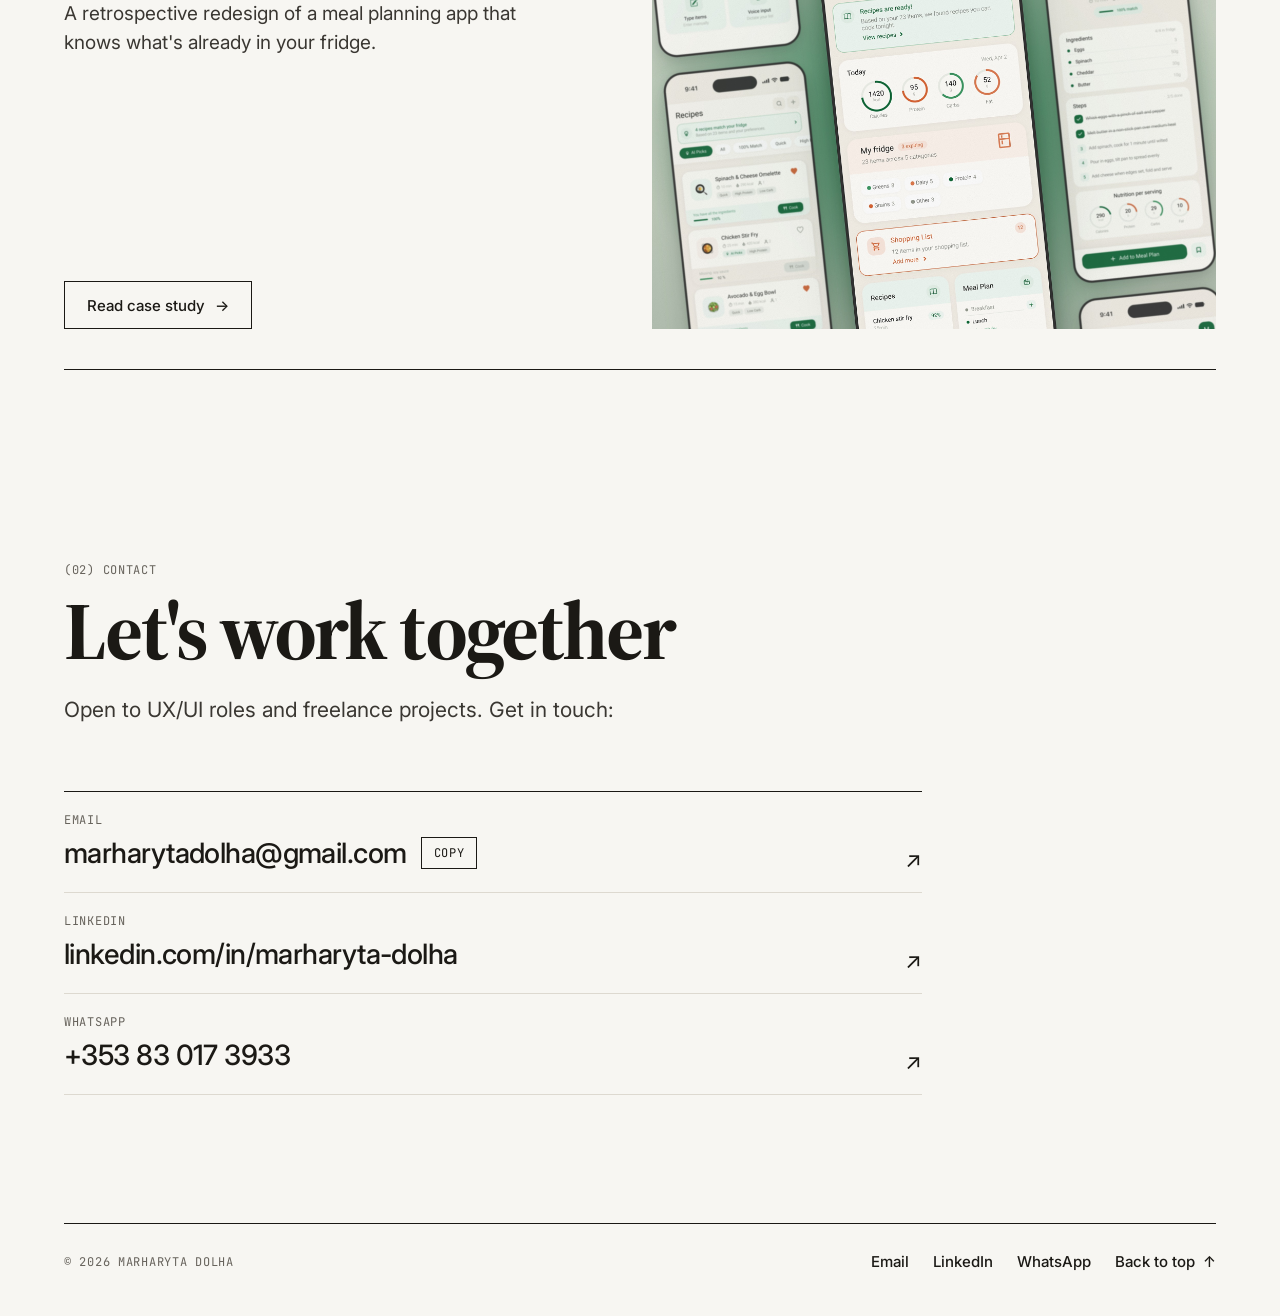
==== commit ae45651b: "Add sitemap, robots.txt and name structured data for Google Co-Authored-By: Claude Opus 5.5 <noreply" ====
--- a/index.html
+++ b/index.html
@@ -3,7 +3,7 @@
 <head>
 <meta charset="utf-8">
 <meta name="viewport" content="width=device-width, initial-scale=1">
-<title>Marharyta Dolha — UX/UI designer in Cork</title>
+<title>Marharyta Dolha</title>
 <meta name="description" content="Marharyta (Martha) Dolha, UX/UI designer based in Cork. Case studies: Arrivée and MealCraft.">
 <meta property="og:title" content="Marharyta Dolha — UX/UI designer in Cork">
 <meta property="og:description" content="Marharyta (Martha) Dolha, UX/UI designer based in Cork. Case studies: Arrivée and MealCraft.">
@@ -14,19 +14,47 @@
 <meta property="og:image:height" content="630">
 <meta name="twitter:card" content="summary_large_image">
 <link rel="canonical" href="https://marthamakes.com/">
-<link rel="icon" href="/favicon.ico" sizes="any">
-<link rel="icon" href="/favicon.svg" type="image/svg+xml">
-<link rel="apple-touch-icon" href="/apple-touch-icon.png">
-<link rel="manifest" href="/site.webmanifest">
+<link rel="icon" href="/favicon.ico?v=2" sizes="any">
+<link rel="icon" href="/favicon.svg?v=2" type="image/svg+xml">
+<link rel="apple-touch-icon" href="/apple-touch-icon.png?v=2">
+<link rel="manifest" href="/site.webmanifest?v=2">
 <meta name="theme-color" content="#F7F6F2">
 <link rel="preconnect" href="https://fonts.googleapis.com">
 <link rel="preconnect" href="https://fonts.gstatic.com" crossorigin>
 <link href="https://fonts.googleapis.com/css2?family=Inter:opsz,wght@14..32,400..700&amp;family=JetBrains+Mono:wght@400;500&amp;family=Source+Serif+4:ital,opsz,wght@0,8..60,400..800;1,8..60,400..800&amp;display=swap" rel="stylesheet">
 <link rel="stylesheet" href="css/site.css">
 <script>document.documentElement.classList.add('js');</script>
+<script>window.va = window.va || function () { (window.vaq = window.vaq || []).push(arguments); };</script>
+<script defer src="/_vercel/insights/script.js"></script>
 <style>
 body{margin:0; background-color: #F7F6F2; }
 </style>
+<script defer src="https://cdn.vercel-insights.com/v1/script.js"></script>
+<script type="application/ld+json">
+{
+  "@context": "https://schema.org",
+  "@graph": [
+    {
+      "@type": "WebSite",
+      "@id": "https://marthamakes.com/#website",
+      "url": "https://marthamakes.com/",
+      "name": "Marharyta Dolha",
+      "alternateName": ["Martha Makes", "marthamakes", "Martha Dolha"],
+      "publisher": { "@id": "https://marthamakes.com/#person" }
+    },
+    {
+      "@type": "Person",
+      "@id": "https://marthamakes.com/#person",
+      "name": "Marharyta Dolha",
+      "alternateName": ["Martha Dolha", "Martha Makes"],
+      "url": "https://marthamakes.com/",
+      "jobTitle": "UX/UI Designer",
+      "address": { "@type": "PostalAddress", "addressLocality": "Cork", "addressCountry": "IE" },
+      "sameAs": ["https://www.linkedin.com/in/marharyta-dolha/"]
+    }
+  ]
+}
+</script>
 </head>
 <body>
 <a class="skip-link" href="#main">Skip to content</a>
